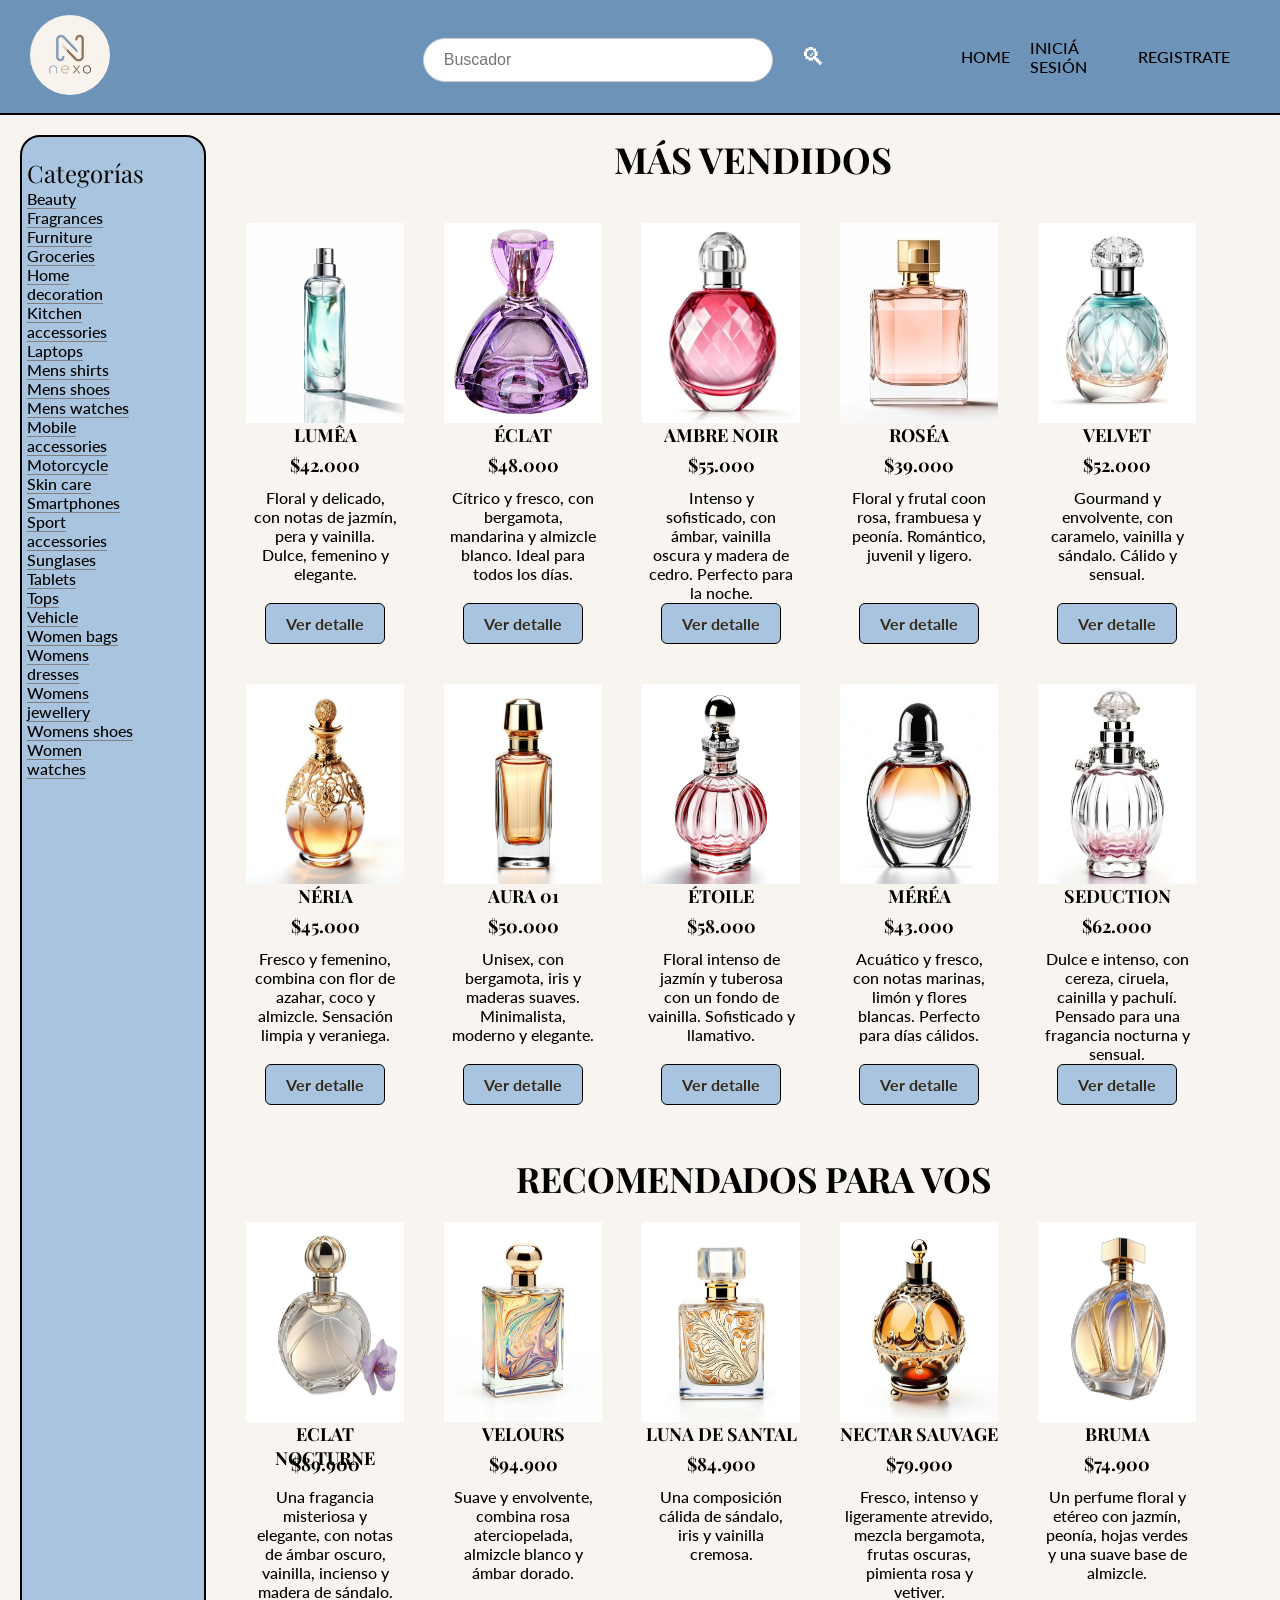
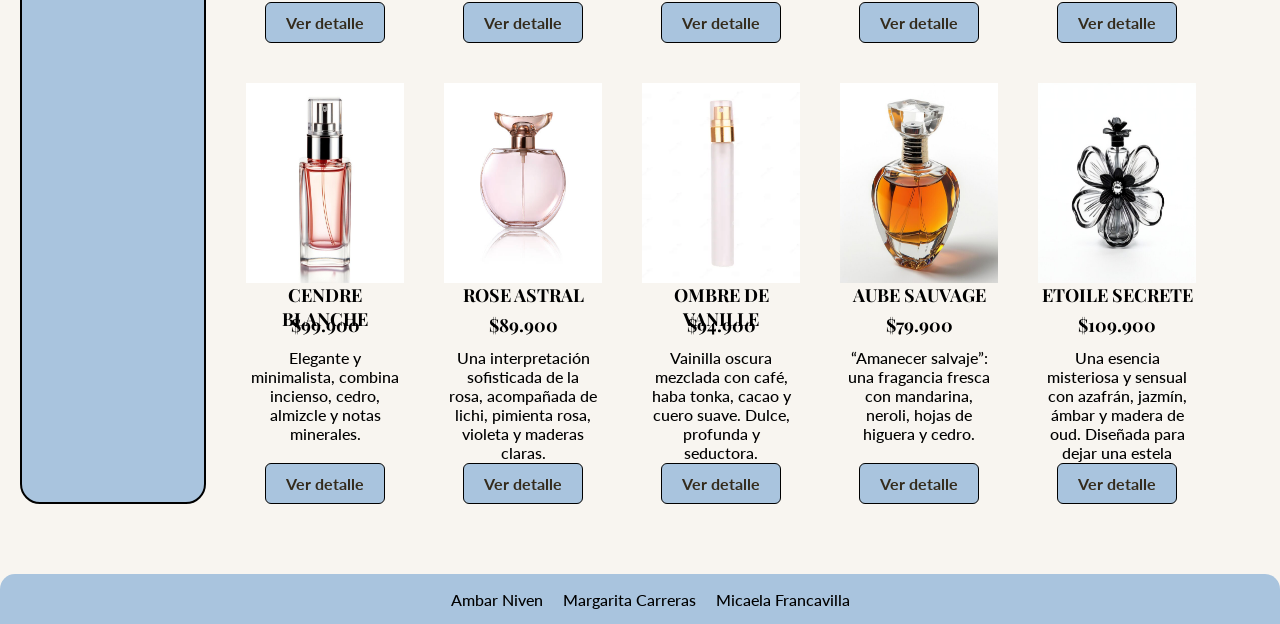
==== index.html @ 1bea3f17 "arreglo en js" ====
<!DOCTYPE html>
<html>
<head>
    <meta charset="UTF-8">
    <meta name="viewport" content="width=device-width, initial-scale=1">
    <title>Nexo</title>
    <link rel="stylesheet" href="./css/style.css">
    <link rel="preconnect" href="https://fonts.googleapis.com">
    <link rel="preconnect" href="https://fonts.gstatic.com" crossorigin>
    <link href="https://fonts.googleapis.com/css2?family=Playfair+Display:ital,wght@0,400..900;1,400..900&display=swap" rel="stylesheet">
    <link rel="preconnect" href="https://fonts.googleapis.com">
    <link rel="preconnect" href="https://fonts.gstatic.com" crossorigin>
    <link href="https://fonts.googleapis.com/css2?family=Lato:ital,wght@0,100;0,300;0,400;0,700;0,900;1,100;1,300;1,400;1,700;1,900&family=Montserrat:ital,wght@0,100..900;1,100..900&family=Playfair+Display:ital,wght@0,400..900;1,400..900&display=swap" rel="stylesheet">
</head>
<body>
    <header>
        <a href="./index.html">
        <img class="logo" src="./img/logo.jpeg" alt="logo de la tienda">
        </a>

      
        <div class="buscador">
            <form action="./search-results.html" method="get">
                <input type="text" name="search" placeholder="Buscador" value=""> 
                <button type="submit">🔍︎​</button>
            </form>
            <p class="error-buscador"></p>
        </div>
        <nav class="registro" >
        <a  href="./index.html" class="registro-individual">HOME</a>
        <a  href="./login.html" class="registro-individual">INICIÁ SESIÓN </a>
        <a href="./register.html" class="registro-individual">REGISTRATE</a>
        </nav>
    </header>
     <main class="contenido">
        <aside class="catalogo">
        <h2>Categorías</h2>
        <ul>
            <li><a class="categorias" href="./category.html">Beauty</a></li>
            <li><a class="categorias" href="./category.html">Fragrances</a></li>
            <li><a class="categorias" href="./category.html">Furniture</a></li>
            <li><a class="categorias" href="./category.html">Groceries</a></li>
            <li><a class="categorias" href="./category.html">Home decoration</a></li>
            <li><a class="categorias" href="./category.html">Kitchen accessories</a></li>
            <li><a class="categorias" href="./category.html">Laptops</a></li>
            <li><a class="categorias" href="./category.html">Mens shirts</a></li>
            <li><a class="categorias" href="./category.html">Mens shoes</a></li>
            <li><a class="categorias" href="./category.html">Mens watches</a></li>
            <li><a class="categorias" href="./category.html">Mobile accessories</a></li>
            <li><a class="categorias" href="./category.html">Motorcycle</a></li>
            <li><a class="categorias" href="./category.html">Skin care</a></li>
            <li><a class="categorias" href="./category.html">Smartphones</a></li>
            <li><a class="categorias" href="./category.html">Sport accessories</a></li>
            <li><a class="categorias" href="./category.html">Sunglases</a></li>
            <li><a class="categorias" href="./category.html">Tablets</a></li>
            <li><a class="categorias" href="./category.html">Tops</a></li>
            <li><a class="categorias" href="./category.html">Vehicle</a></li>
            <li><a class="categorias" href="./category.html">Women bags</a></li>
            <li><a class="categorias" href="./category.html">Womens dresses</a></li>
            <li><a class="categorias" href="./category.html">Womens jewellery</a></li>
            <li><a class="categorias" href="./category.html">Womens shoes</a></li>
            <li><a class="categorias" href="./category.html">Women watches</a></li>
        </ul>
   
    </aside>
    <div>
    <section class="productos-masvendidos">
        <h1 class="titulohome">MÁS VENDIDOS</h1>
        <article class="productoindividual">
            <img class="imagenes" src="./img/lumea.jpg" alt="Luméa">
            <h3>LUMÊA</h3>
            <h3>$42.000</h3>
            <p class="descperfume">Floral y delicado, con notas de jazmín, pera y vainilla. Dulce, femenino y elegante.</p>
            <a href="./product.html" class="detalle">Ver detalle</a>
        </article>
        <article class="productoindividual">
            <img class="imagenes" src="./img/eclat.webp" alt="Éclat">
            <h3>ÉCLAT</h3>
            <h3>$48.000</h3>
            <p class="descperfume">Cítrico y fresco, con bergamota, mandarina y almizcle blanco. Ideal para todos los días.</p>
            <a href="./product.html" class="detalle">Ver detalle</a>
        </article>
        <article class="productoindividual">
            <img class="imagenes" src="./img/ambrenoir.webp" alt="Ambre Noir">
            <h3>AMBRE NOIR</h3>
            <h3>$55.000</h3>
            <p class="descperfume">Intenso y sofisticado, con ámbar, vainilla oscura y madera de cedro. Perfecto para la noche.</p>
            <a href="./product.html" class="detalle">Ver detalle</a>
        </article>
        <article class="productoindividual">
            <img class="imagenes" src="./img/rosea.jpg" alt="Roséa">
            <h3>ROSÉA</h3>
            <h3>$39.000</h3>
            <p class="descperfume">Floral y frutal coon rosa, frambuesa y peonía. Romántico, juvenil y ligero.</p>
            <a href="./product.html" class="detalle">Ver detalle</a>
        </article>
        <article class="productoindividual">
            <img class="imagenes" src="./img/velvet.jpg" alt="Velvet">
            <h3>VELVET</h3>
            <h3>$52.000</h3>
            <p class="descperfume">Gourmand y envolvente, con caramelo, vainilla y sándalo. Cálido y sensual.</p>
            <a href="./product.html" class="detalle">Ver detalle</a>
        </article>
        <article class="productoindividual">
            <img class="imagenes" src="./img/neria.jpg" alt="Néria">
            <h3>NÉRIA</h3>
            <h3>$45.000</h3>
            <p class="descperfume"> Fresco y femenino, combina con flor de azahar, coco y almizcle. Sensación limpia y veraniega.</p>
            <a href="./product.html" class="detalle">Ver detalle</a>
        </article>
        <article class="productoindividual">
            <img class="imagenes" src="./img/aura01.jpg" alt="Aura 01">
            <h3>AURA 01</h3>
            <h3>$50.000</h3>
            <p class="descperfume">Unisex, con bergamota, iris y maderas suaves. Minimalista, moderno y elegante.</p>
            <a href="./product.html" class="detalle">Ver detalle</a>
        </article>
        <article class="productoindividual">
            <img class="imagenes" src="./img/etoile.avif" alt="Étoile">
            <h3>ÉTOILE</h3>
            <h3>$58.000</h3>
            <p class="descperfume">Floral intenso de jazmín y tuberosa con un fondo de vainilla. Sofisticado y llamativo.</p>
            <a href="./product.html" class="detalle">Ver detalle</a>
        </article>
        <article class="productoindividual">
            <img class="imagenes" src="./img/merea.jpg" alt="Méréa">
            <h3>MÉRÉA</h3>
            <h3>$43.000</h3>
            <p class="descperfume">Acuático y fresco, con notas marinas, limón y flores blancas. Perfecto para días cálidos.</p>
            <a href="./product.html" class="detalle">Ver detalle</a>
        </article>
        <article class="productoindividual">
            <img class="imagenes" src="./img/seduction.jpg" alt="Seduction">
            <h3>SEDUCTION</h3>
            <h3>$62.000</h3>
            <p class="descperfume">Dulce e intenso, con cereza, ciruela, cainilla y pachulí. Pensado para una fragancia nocturna y sensual.</p>
            <a href="./product.html" class="detalle">Ver detalle</a>
        </article>
       </section>
        <section class="productos-recomendados">

        <h2 class="titulohome">RECOMENDADOS PARA VOS</h2>
        <article class="productoindividual">
            <img class="imagenes" src="./img/eclatnocturne.jpg" alt="Eclat nocturne">
            <h3>ECLAT NOCTURNE</h3>
            <h3>$89.900</h3>
            <p class="descperfume">Una fragancia misteriosa y elegante, con notas de ámbar oscuro, vainilla, incienso y madera de sándalo.</p>
            <a href="./product.html" class="detalle"> Ver detalle</a>
        </article>
         <article class="productoindividual">
            <img class="imagenes" src="./img/velours.avif" alt="Velours">
            <h3>VELOURS</h3>
            <h3>$94.900</h3>
            <p class="descperfume">Suave y envolvente, combina rosa aterciopelada, almizcle blanco y ámbar dorado.</p>
            <a href="./product.html" class="detalle"> Ver detalle</a>

        </article>
         <article class="productoindividual">
            <img class="imagenes" src="./img/lunadesantal.jpg" alt="Luna de Santal">
            <h3>LUNA DE SANTAL</h3>
            <h3>$84.900</h3>
            <p class="descperfume">Una composición cálida de sándalo, iris y vainilla cremosa.</p>
            <a href="./product.html" class="detalle"> Ver detalle</a>

        </article>
         <article class="productoindividual">
            <img class="imagenes" src="./img/nectarsauvage.jpg" alt="Nectar sauvage">
            <h3>NECTAR SAUVAGE</h3>
            <h3>$79.900</h3>
            <p class="descperfume">Fresco, intenso y ligeramente atrevido, mezcla bergamota, frutas oscuras, pimienta rosa y vetiver.</p>
            <a href="./product.html" class="detalle"> Ver detalle</a>

        </article>
         <article class="productoindividual">
            <img class="imagenes" src="./img/bruma.jpg" alt="Bruma">
            <h3>BRUMA</h3>
            <h3>$74.900</h3>
            <p class="descperfume">Un perfume floral y etéreo con jazmín, peonía, hojas verdes y una suave base de almizcle.</p>
            <a href="./product.html" class="detalle"> Ver detalle</a>

        </article>
         <article class="productoindividual">
            <img class="imagenes" src="./img/cendreblanche.jpg" alt="Cendre blanche">
            <h3>CENDRE BLANCHE</h3>
            <h3>$99.900</h3>
            <p class="descperfume"> Elegante y minimalista, combina incienso, cedro, almizcle y notas minerales.</p>
            <a href="./product.html" class="detalle"> Ver detalle</a>

        </article>
         <article class="productoindividual">
            <img class="imagenes" src="./img/roseastral.jpg" alt="Rose Astral">
            <h3>ROSE ASTRAL</h3>
            <h3>$89.900</h3>
            <p class="descperfume">Una interpretación sofisticada de la rosa, acompañada de lichi, pimienta rosa, violeta y maderas claras.</p>
            <a href="./product.html" class="detalle"> Ver detalle</a>

        </article>
         <article class="productoindividual">
            <img class="imagenes" src="./img/ombredevanille.webp" alt="Ombre de vanille">
            <h3>OMBRE DE VANILLE</h3>
            <h3>$94.900</h3>
            <p class="descperfume">Vainilla oscura mezclada con café, haba tonka, cacao y cuero suave. Dulce, profunda y seductora.</p>
            <a href="./product.html" class="detalle"> Ver detalle</a>

        </article>
         <article class="productoindividual">
            <img class="imagenes" src="./img/aubesavage.jpg" alt="Aube Savage">
            <h3>AUBE SAUVAGE</h3>
            <h3>$79.900</h3>
            <p class="descperfume"> “Amanecer salvaje”: una fragancia fresca con mandarina, neroli, hojas de higuera y cedro.</p>
            <a href="./product.html" class="detalle"> Ver detalle</a>

        </article>
         <article class="productoindividual">
            <img class="imagenes" src="./img/etoilesecret.jpg" alt="Etoile secrete">
            <h3>ETOILE SECRETE</h3>
            <h3>$109.900</h3>
            <p class="descperfume">Una esencia misteriosa y sensual con azafrán, jazmín, ámbar y madera de oud. Diseñada para dejar una estela elegante.</p>
            <a href="./product.html" class="detalle"> Ver detalle</a>
        </article>
    </section>
    </div>

    </main>
    <footer>
        <p class="integrantes">Ambar Niven</p>
        <p class="integrantes">Margarita Carreras</p>
        <p class="integrantes">Micaela Francavilla</p>
    </footer>
   <script src="./js/index.js"></script>
    
</body>
</html>
---- css/style.css ----
*{
    box-sizing: border-box;
    padding: 0;
    margin: 0;
    list-style: none;
    text-decoration: none;
}
header {
    width: 100%;
    background-color: #6e93b8;
    display: flex;
    align-items: center;
    border-bottom:solid 2px #000000;
    justify-content: space-between;
    padding: 15px 30px;
}
header a {
    text-decoration: none;
    color: #000000;
    
}
.registro {
    display: flex;
    align-items: center;
}
.registro-individual {
    margin-right: 20px;
}
body {
    background-color: #f8f5f0;
    font-family: 'Lato', sans-serif;
    font-weight: 430;
}
header img {
    width: 80px;
}
.catalogo{
    margin: 20px;
    padding: 20px 60px 20px 5px;
    background-color: #a9c4de;
    border-radius: 20px;
    border: solid 2px black;
}
section {
    display: flex;
    flex-wrap: wrap;
    justify-content: flex-start;
    width: 100%;
}
.imagenes {
    width: 100%;
    height: 200px;
}
article {
    width: 15%;
    justify-content: space-between;
    margin: 20px;
}
main {
   width: 100%;
}
main h1 {
    text-align: center;
    margin-bottom: 20px;
}
.productos-masvendidos {
    display: flex;
    flex-wrap: wrap;
    justify-content: flex-start;
    
}
.productoindividual {
    display: flex;
    flex-direction: column;
    align-items: center;
    text-align: center;
    justify-content: space-between;
}
.productoindividual h2 {
    height: 40px;
}
.productoindividual h3 {
    height: 30px;
}
.productoindividual p {
    height: 100px;
}
.productos-recomendados{
   display: flex;
   flex-wrap: wrap;
   justify-content: flex-start;
}
.productos-masvendidos h1 {
    margin-top: 20px;
    width: 100%;
}
.productos-recomendados h2 {
   width: 100%;
   margin-top: 30px;
   text-align: center;
   font-size: 35px;
   font-weight: bold;
}
.contenido{
    display: flex;
    width: 100%;
    box-sizing: border-box;
}
.detalle {
    display: inline-block;
    text-decoration: none;
    color: #342b1c;
    border: solid 1px #000000;
    background-color: #a9c4de;
    padding: 10px 0;
    margin-top: 10px;
    width: 120px;
    text-align: center;
    border-radius: 6px;
    font-weight: bold;
    
}
.categorias {
    border-bottom: 1px solid gray;
    margin: 10px 0px;
    color: black;
}
.logo {
    border-radius: 70px;
}
.detalle-producto {
    display: flex;
    width: 760px;
    align-items: center;
}

.detalle-producto div {
    display: flex;
    flex-direction: column;
    margin: 20px 30px;
}
.detalleproductoind {
    margin-bottom: 15px;
}
.detalle-producto h2 {
    font-size: 40px;
}
.detalle-producto h3 {
    font-size: 25px;
}
.contenido-producto {
    flex-wrap: wrap;
}
.reviews {
    width: 100%;
    justify-content: center;
    
}

.reviews article {
    width: 25%;
    background-color: #997c5f;
    border: solid 1px #000000;
    margin-right: 10px;
}
.reviews h1 {
    margin-top: 10px;
    margin-bottom: 20px;
    width: 100%;
    text-align: center;
    text-transform: uppercase;
}
.textoreview {
    margin: 10px;
}
.nombrereview {
    color: rgba(0, 0, 0, 0.408);
}
.imagen-detalle {
    margin-top: 25px;
    width: 450px;
    height: 525px;
}
.productos-categoria {
    display: flex;
    flex-wrap: wrap;
    justify-content: flex-start;
   
}
.productos-categoria h1 {
    width: 100%;
    text-align: center;
    margin-top: 20px;
}
footer{
    display: flex;
    align-items: center;
    justify-content: center;
    border-top-left-radius: 15px;
    border-top-right-radius: 15px;
    background-color: #a9c4de;
    height: 50px;
    margin-top: 50px;
    padding: 15px;
    
}
.integrantes {
    margin-left: 20px;
}
.mainregister {
    display: flex;
    text-align: center;
    flex-direction: column;
    align-items: center;
}
.section-register {
    display: flex;
    background-color: white;
    border: black solid 1px;
    width: 350px;
    height: 300px;

}
.div-register{
    margin: 20px;
}

.textoregistro {
    text-align: left;
}
.tituloregistro {
    margin-top: 50px;
}
.footerregister{ 
    margin-top: 252px;
}
.botonregistrarme{
    background-color: #a9c4de;
    padding: 5px;
}
.section-login {
    display: flex;
    background-color: white;
    border: black solid 1px;
    width: 310px;
    height: 220px;
}
.footerlogin {
    margin-top: 332px;
}
.buscador {
    width: 700px;
    display: flex;
    justify-content: center;
    margin-left: 200px;
}
.buscador input {
    width: 350px;
    padding: 12px 20px;
    font-size: 16px;
    border: 1px solid #ccc; 
    border-radius: 25px;
}
.buscador button {
    padding: 12px 24px;
    font-size: 24px;
    border: none;
    background-color: #6e93b8;
    color: white;
    border-radius: 25px;
}
.noresultados {
    display: none;
    text-align: center;
    margin-top: 10px;
    font-style: italic;
    color:rgb(57, 57, 57);
}
h1 {
    font-family: 'Playfair Display', serif;
    font-size: 36px;
    font-weight: bold;
}
h2 {
    font-family: 'Playfair Display', serif;
    font-size: 24px;
    font-weight: normal;
}
h3 {
    font-family: 'Playfair Display', sans-serif;
    font-size: 18px;
    font-weight: bold;
}
.descperfume {
    text-align: center;
    margin: 5px;
}

@media (max-width: 768px) {
    header {
        flex-wrap: wrap;
        padding: 15px;
    }
    .buscador {
        width: 100%;
        margin-left: 0;
        margin-top: 10px;
        justify-content: center;
    }
    .buscador input {
        width: 60%;
    }
    .contenido {
        flex-wrap: wrap;
    }
    .catalogo {
        width: 100%;
        margin: 10px 0;
        padding: 20px;
    }
    article.productoindividual {
        width: 30%;
    }
    .detalle-producto {
        width: 100%;
        flex-wrap: wrap;
    }
    .imagen-detalle {
        width: 80vw;
        height: auto;
    }
    .reviews article {
        width: 45%;
    }
}

@media (max-width: 420px) {
    header {
        flex-direction: column;
        align-items: center;
        text-align: center;
    }
    .registro {
        flex-direction: row;
        flex-wrap: wrap;
        justify-content: center;
        margin-top: 10px;
    }
    .registro-individual {
        margin: 5px 10px;
    }
    .buscador {
        width: 90%;
        margin: 10px auto;
    }
    .buscador input {
        width: 70%;
    }
    .catalogo {
        width: 80%;
        margin: 20px auto;
        padding: 20px;
    }
    article.productoindividual {
        width: 90%;
        margin: 10px auto;
    }
    .imagenes {
        width: 100%;
        height: auto;
    }
    .reviews article {
        width: 90%;
        margin: 10px auto;
    }
    .section-register {
        width: 90vw;
        height: auto;
    }
    .section-login {
        width: 90vw;
        height: auto;
    }
    h1 {
        font-size: 26px;
    }
    .productos-masvendidos h1 {
        width: 100%;
        padding: 0 10px;
    }
    .productos-recomendados h1 {
         width: 100%;
        padding: 0 10px;
    }      
}
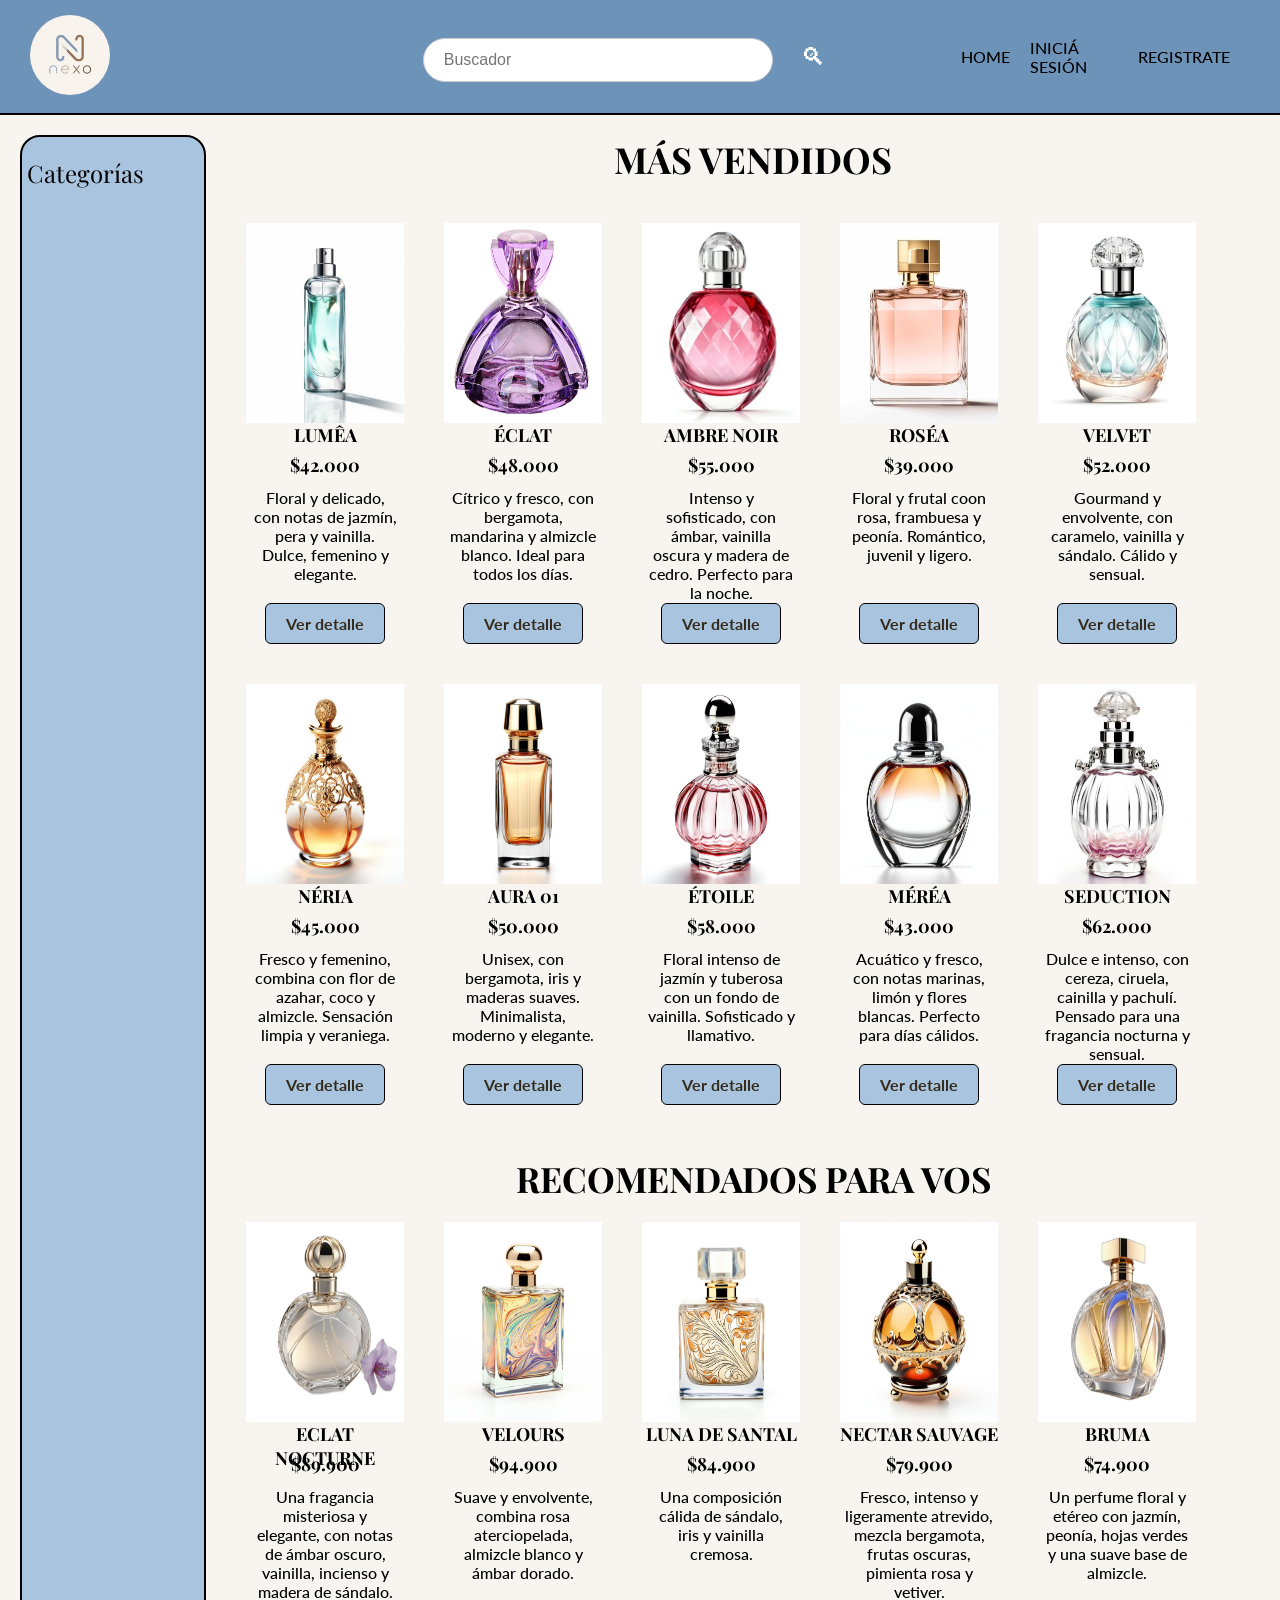
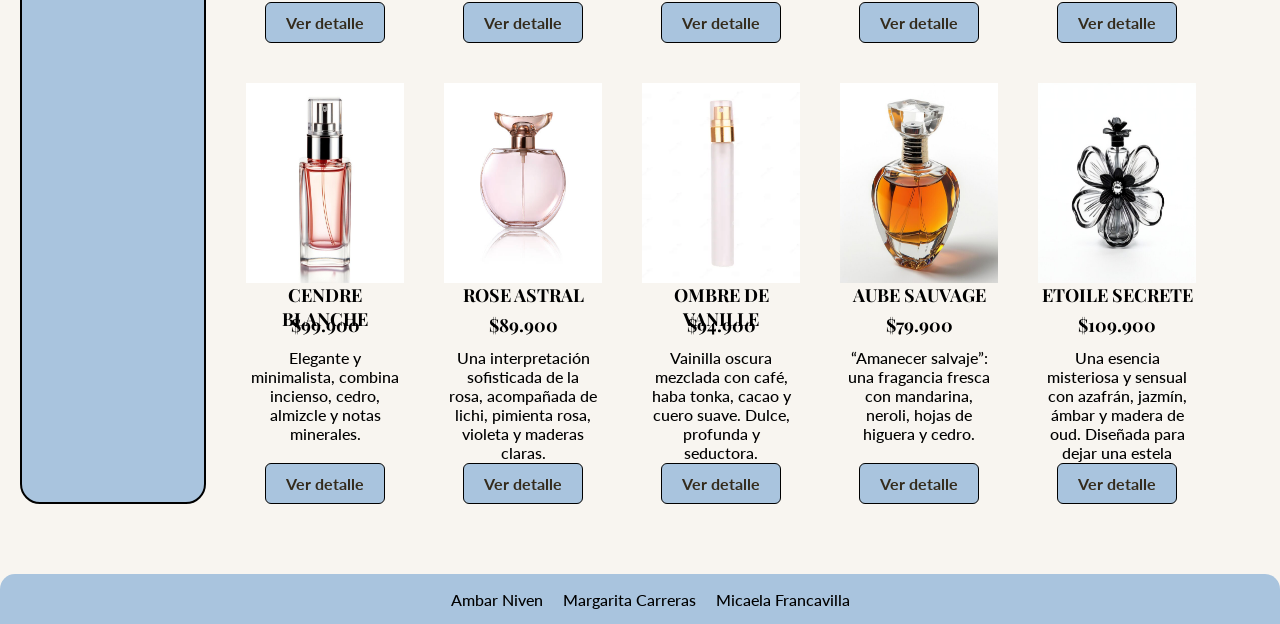
==== commit eb533529: "Vincule la API al navegador horizontal" ====
--- a/index.html
+++ b/index.html
@@ -23,8 +23,9 @@
             <form action="./search-results.html" method="get">
                 <input type="text" name="search" placeholder="Buscador" value=""> 
                 <button type="submit">🔍︎​</button>
+                <p class="error-buscador"></p>
             </form>
-            <p class="error-buscador"></p>
+           
         </div>
         <nav class="registro" >
         <a  href="./index.html" class="registro-individual">HOME</a>
@@ -36,30 +37,7 @@
         <aside class="catalogo">
         <h2>Categorías</h2>
         <ul>
-            <li><a class="categorias" href="./category.html">Beauty</a></li>
-            <li><a class="categorias" href="./category.html">Fragrances</a></li>
-            <li><a class="categorias" href="./category.html">Furniture</a></li>
-            <li><a class="categorias" href="./category.html">Groceries</a></li>
-            <li><a class="categorias" href="./category.html">Home decoration</a></li>
-            <li><a class="categorias" href="./category.html">Kitchen accessories</a></li>
-            <li><a class="categorias" href="./category.html">Laptops</a></li>
-            <li><a class="categorias" href="./category.html">Mens shirts</a></li>
-            <li><a class="categorias" href="./category.html">Mens shoes</a></li>
-            <li><a class="categorias" href="./category.html">Mens watches</a></li>
-            <li><a class="categorias" href="./category.html">Mobile accessories</a></li>
-            <li><a class="categorias" href="./category.html">Motorcycle</a></li>
-            <li><a class="categorias" href="./category.html">Skin care</a></li>
-            <li><a class="categorias" href="./category.html">Smartphones</a></li>
-            <li><a class="categorias" href="./category.html">Sport accessories</a></li>
-            <li><a class="categorias" href="./category.html">Sunglases</a></li>
-            <li><a class="categorias" href="./category.html">Tablets</a></li>
-            <li><a class="categorias" href="./category.html">Tops</a></li>
-            <li><a class="categorias" href="./category.html">Vehicle</a></li>
-            <li><a class="categorias" href="./category.html">Women bags</a></li>
-            <li><a class="categorias" href="./category.html">Womens dresses</a></li>
-            <li><a class="categorias" href="./category.html">Womens jewellery</a></li>
-            <li><a class="categorias" href="./category.html">Womens shoes</a></li>
-            <li><a class="categorias" href="./category.html">Women watches</a></li>
+    
         </ul>
    
     </aside>
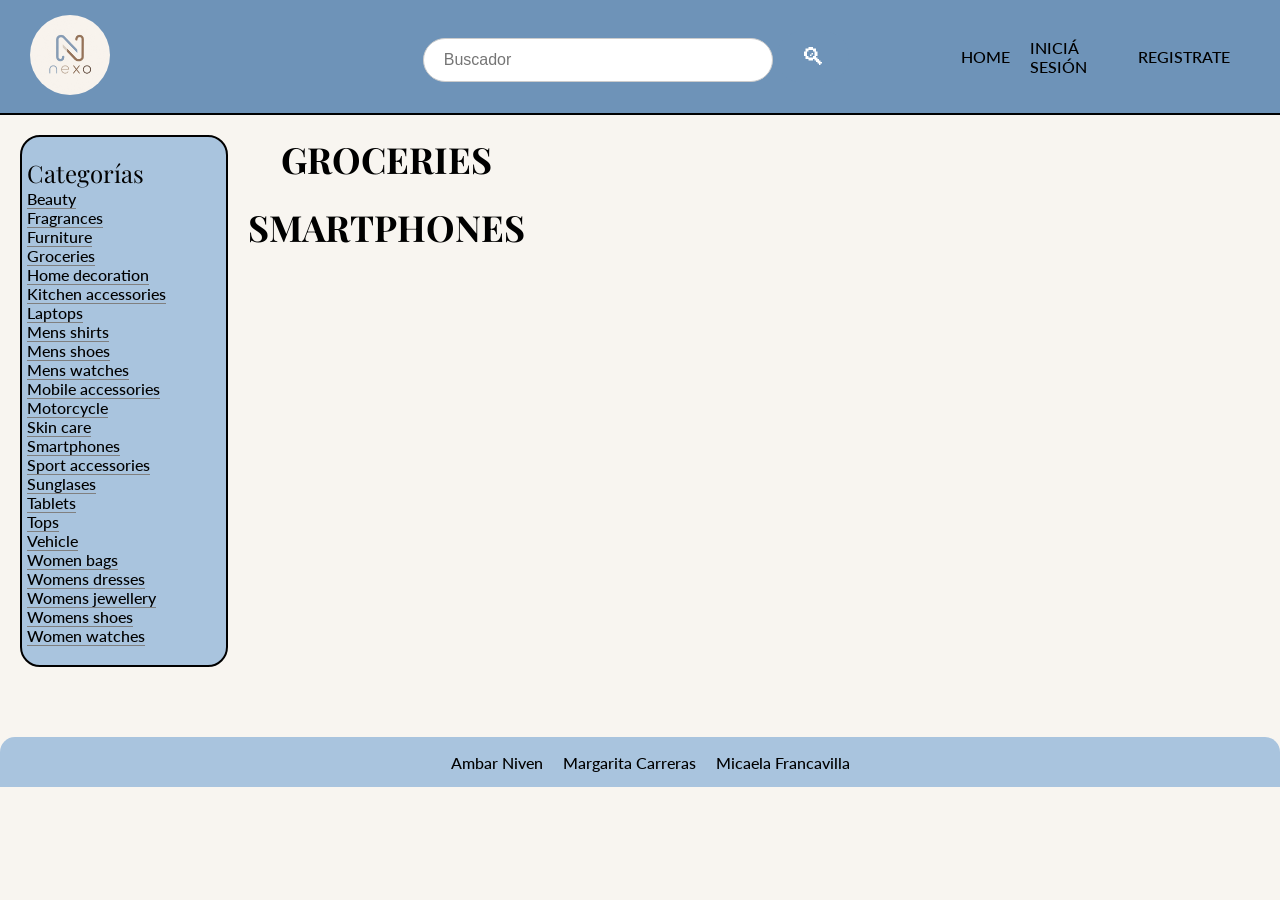
==== commit 76407713: "categorias en home" ====
--- a/index.html
+++ b/index.html
@@ -33,169 +33,48 @@
         <a href="./register.html" class="registro-individual">REGISTRATE</a>
         </nav>
     </header>
-     <main class="contenido">
+    <main class="contenido">
         <aside class="catalogo">
         <h2>Categorías</h2>
         <ul>
-    
+            <li><a class="categorias" href="./category.html">Beauty</a></li>
+            <li><a class="categorias" href="./category.html">Fragrances</a></li>
+            <li><a class="categorias" href="./category.html">Furniture</a></li>
+            <li><a class="categorias" href="./category.html">Groceries</a></li>
+            <li><a class="categorias" href="./category.html">Home decoration</a></li>
+            <li><a class="categorias" href="./category.html">Kitchen accessories</a></li>
+            <li><a class="categorias" href="./category.html">Laptops</a></li>
+            <li><a class="categorias" href="./category.html">Mens shirts</a></li>
+            <li><a class="categorias" href="./category.html">Mens shoes</a></li>
+            <li><a class="categorias" href="./category.html">Mens watches</a></li>
+            <li><a class="categorias" href="./category.html">Mobile accessories</a></li>
+            <li><a class="categorias" href="./category.html">Motorcycle</a></li>
+            <li><a class="categorias" href="./category.html">Skin care</a></li>
+            <li><a class="categorias" href="./category.html">Smartphones</a></li>
+            <li><a class="categorias" href="./category.html">Sport accessories</a></li>
+            <li><a class="categorias" href="./category.html">Sunglases</a></li>
+            <li><a class="categorias" href="./category.html">Tablets</a></li>
+            <li><a class="categorias" href="./category.html">Tops</a></li>
+            <li><a class="categorias" href="./category.html">Vehicle</a></li>
+            <li><a class="categorias" href="./category.html">Women bags</a></li>
+            <li><a class="categorias" href="./category.html">Womens dresses</a></li>
+            <li><a class="categorias" href="./category.html">Womens jewellery</a></li>
+            <li><a class="categorias" href="./category.html">Womens shoes</a></li>
+            <li><a class="categorias" href="./category.html">Women watches</a></li>
         </ul>
    
     </aside>
     <div>
     <section class="productos-masvendidos">
-        <h1 class="titulohome">MÁS VENDIDOS</h1>
-        <article class="productoindividual">
-            <img class="imagenes" src="./img/lumea.jpg" alt="Luméa">
-            <h3>LUMÊA</h3>
-            <h3>$42.000</h3>
-            <p class="descperfume">Floral y delicado, con notas de jazmín, pera y vainilla. Dulce, femenino y elegante.</p>
-            <a href="./product.html" class="detalle">Ver detalle</a>
-        </article>
-        <article class="productoindividual">
-            <img class="imagenes" src="./img/eclat.webp" alt="Éclat">
-            <h3>ÉCLAT</h3>
-            <h3>$48.000</h3>
-            <p class="descperfume">Cítrico y fresco, con bergamota, mandarina y almizcle blanco. Ideal para todos los días.</p>
-            <a href="./product.html" class="detalle">Ver detalle</a>
-        </article>
-        <article class="productoindividual">
-            <img class="imagenes" src="./img/ambrenoir.webp" alt="Ambre Noir">
-            <h3>AMBRE NOIR</h3>
-            <h3>$55.000</h3>
-            <p class="descperfume">Intenso y sofisticado, con ámbar, vainilla oscura y madera de cedro. Perfecto para la noche.</p>
-            <a href="./product.html" class="detalle">Ver detalle</a>
-        </article>
-        <article class="productoindividual">
-            <img class="imagenes" src="./img/rosea.jpg" alt="Roséa">
-            <h3>ROSÉA</h3>
-            <h3>$39.000</h3>
-            <p class="descperfume">Floral y frutal coon rosa, frambuesa y peonía. Romántico, juvenil y ligero.</p>
-            <a href="./product.html" class="detalle">Ver detalle</a>
-        </article>
-        <article class="productoindividual">
-            <img class="imagenes" src="./img/velvet.jpg" alt="Velvet">
-            <h3>VELVET</h3>
-            <h3>$52.000</h3>
-            <p class="descperfume">Gourmand y envolvente, con caramelo, vainilla y sándalo. Cálido y sensual.</p>
-            <a href="./product.html" class="detalle">Ver detalle</a>
-        </article>
-        <article class="productoindividual">
-            <img class="imagenes" src="./img/neria.jpg" alt="Néria">
-            <h3>NÉRIA</h3>
-            <h3>$45.000</h3>
-            <p class="descperfume"> Fresco y femenino, combina con flor de azahar, coco y almizcle. Sensación limpia y veraniega.</p>
-            <a href="./product.html" class="detalle">Ver detalle</a>
-        </article>
-        <article class="productoindividual">
-            <img class="imagenes" src="./img/aura01.jpg" alt="Aura 01">
-            <h3>AURA 01</h3>
-            <h3>$50.000</h3>
-            <p class="descperfume">Unisex, con bergamota, iris y maderas suaves. Minimalista, moderno y elegante.</p>
-            <a href="./product.html" class="detalle">Ver detalle</a>
-        </article>
-        <article class="productoindividual">
-            <img class="imagenes" src="./img/etoile.avif" alt="Étoile">
-            <h3>ÉTOILE</h3>
-            <h3>$58.000</h3>
-            <p class="descperfume">Floral intenso de jazmín y tuberosa con un fondo de vainilla. Sofisticado y llamativo.</p>
-            <a href="./product.html" class="detalle">Ver detalle</a>
-        </article>
-        <article class="productoindividual">
-            <img class="imagenes" src="./img/merea.jpg" alt="Méréa">
-            <h3>MÉRÉA</h3>
-            <h3>$43.000</h3>
-            <p class="descperfume">Acuático y fresco, con notas marinas, limón y flores blancas. Perfecto para días cálidos.</p>
-            <a href="./product.html" class="detalle">Ver detalle</a>
-        </article>
-        <article class="productoindividual">
-            <img class="imagenes" src="./img/seduction.jpg" alt="Seduction">
-            <h3>SEDUCTION</h3>
-            <h3>$62.000</h3>
-            <p class="descperfume">Dulce e intenso, con cereza, ciruela, cainilla y pachulí. Pensado para una fragancia nocturna y sensual.</p>
-            <a href="./product.html" class="detalle">Ver detalle</a>
-        </article>
-       </section>
-        <section class="productos-recomendados">
+        <h1 class="titulohome">GROCERIES</h1>
+        <div id="groceries">
 
-        <h2 class="titulohome">RECOMENDADOS PARA VOS</h2>
-        <article class="productoindividual">
-            <img class="imagenes" src="./img/eclatnocturne.jpg" alt="Eclat nocturne">
-            <h3>ECLAT NOCTURNE</h3>
-            <h3>$89.900</h3>
-            <p class="descperfume">Una fragancia misteriosa y elegante, con notas de ámbar oscuro, vainilla, incienso y madera de sándalo.</p>
-            <a href="./product.html" class="detalle"> Ver detalle</a>
-        </article>
-         <article class="productoindividual">
-            <img class="imagenes" src="./img/velours.avif" alt="Velours">
-            <h3>VELOURS</h3>
-            <h3>$94.900</h3>
-            <p class="descperfume">Suave y envolvente, combina rosa aterciopelada, almizcle blanco y ámbar dorado.</p>
-            <a href="./product.html" class="detalle"> Ver detalle</a>
+        </div>
+    </section>
 
-        </article>
-         <article class="productoindividual">
-            <img class="imagenes" src="./img/lunadesantal.jpg" alt="Luna de Santal">
-            <h3>LUNA DE SANTAL</h3>
-            <h3>$84.900</h3>
-            <p class="descperfume">Una composición cálida de sándalo, iris y vainilla cremosa.</p>
-            <a href="./product.html" class="detalle"> Ver detalle</a>
-
-        </article>
-         <article class="productoindividual">
-            <img class="imagenes" src="./img/nectarsauvage.jpg" alt="Nectar sauvage">
-            <h3>NECTAR SAUVAGE</h3>
-            <h3>$79.900</h3>
-            <p class="descperfume">Fresco, intenso y ligeramente atrevido, mezcla bergamota, frutas oscuras, pimienta rosa y vetiver.</p>
-            <a href="./product.html" class="detalle"> Ver detalle</a>
-
-        </article>
-         <article class="productoindividual">
-            <img class="imagenes" src="./img/bruma.jpg" alt="Bruma">
-            <h3>BRUMA</h3>
-            <h3>$74.900</h3>
-            <p class="descperfume">Un perfume floral y etéreo con jazmín, peonía, hojas verdes y una suave base de almizcle.</p>
-            <a href="./product.html" class="detalle"> Ver detalle</a>
-
-        </article>
-         <article class="productoindividual">
-            <img class="imagenes" src="./img/cendreblanche.jpg" alt="Cendre blanche">
-            <h3>CENDRE BLANCHE</h3>
-            <h3>$99.900</h3>
-            <p class="descperfume"> Elegante y minimalista, combina incienso, cedro, almizcle y notas minerales.</p>
-            <a href="./product.html" class="detalle"> Ver detalle</a>
-
-        </article>
-         <article class="productoindividual">
-            <img class="imagenes" src="./img/roseastral.jpg" alt="Rose Astral">
-            <h3>ROSE ASTRAL</h3>
-            <h3>$89.900</h3>
-            <p class="descperfume">Una interpretación sofisticada de la rosa, acompañada de lichi, pimienta rosa, violeta y maderas claras.</p>
-            <a href="./product.html" class="detalle"> Ver detalle</a>
-
-        </article>
-         <article class="productoindividual">
-            <img class="imagenes" src="./img/ombredevanille.webp" alt="Ombre de vanille">
-            <h3>OMBRE DE VANILLE</h3>
-            <h3>$94.900</h3>
-            <p class="descperfume">Vainilla oscura mezclada con café, haba tonka, cacao y cuero suave. Dulce, profunda y seductora.</p>
-            <a href="./product.html" class="detalle"> Ver detalle</a>
-
-        </article>
-         <article class="productoindividual">
-            <img class="imagenes" src="./img/aubesavage.jpg" alt="Aube Savage">
-            <h3>AUBE SAUVAGE</h3>
-            <h3>$79.900</h3>
-            <p class="descperfume"> “Amanecer salvaje”: una fragancia fresca con mandarina, neroli, hojas de higuera y cedro.</p>
-            <a href="./product.html" class="detalle"> Ver detalle</a>
-
-        </article>
-         <article class="productoindividual">
-            <img class="imagenes" src="./img/etoilesecret.jpg" alt="Etoile secrete">
-            <h3>ETOILE SECRETE</h3>
-            <h3>$109.900</h3>
-            <p class="descperfume">Una esencia misteriosa y sensual con azafrán, jazmín, ámbar y madera de oud. Diseñada para dejar una estela elegante.</p>
-            <a href="./product.html" class="detalle"> Ver detalle</a>
-        </article>
+    <section class="productos-recomendados">
+        <h1 class="titulohome">SMARTPHONES</h1>
+        <div id="smartphones"></div>
     </section>
     </div>
 
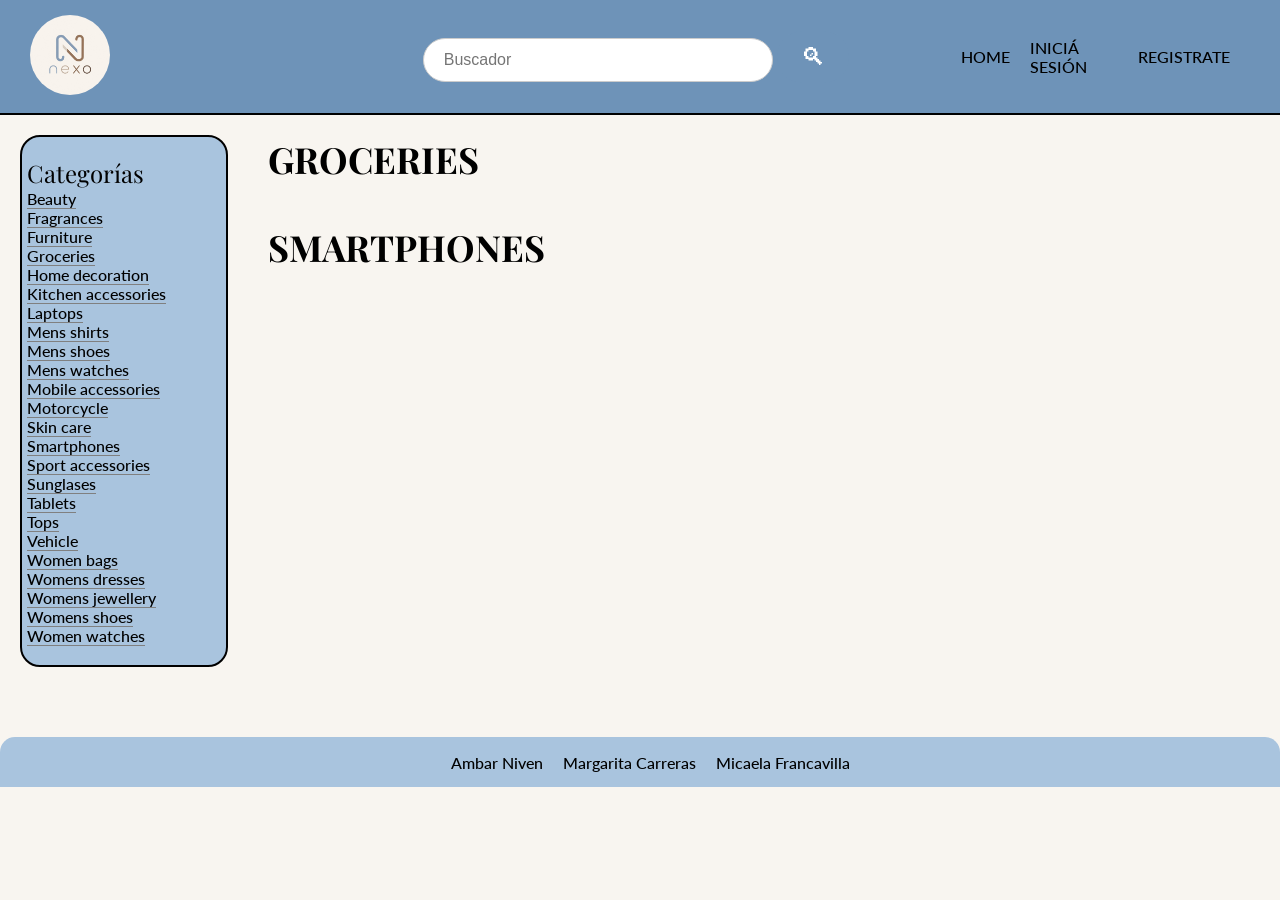
==== commit ba914f49: "estilos de home" ====
--- a/index.html
+++ b/index.html
@@ -67,7 +67,7 @@
     <div>
     <section class="productos-masvendidos">
         <h1 class="titulohome">GROCERIES</h1>
-        <div id="groceries">
+        <div  id="groceries">
 
         </div>
     </section>
--- a/css/style.css
+++ b/css/style.css
@@ -63,44 +63,8 @@
     text-align: center;
     margin-bottom: 20px;
 }
-.productos-masvendidos {
-    display: flex;
-    flex-wrap: wrap;
-    justify-content: flex-start;
-    
-}
-.productoindividual {
-    display: flex;
-    flex-direction: column;
-    align-items: center;
-    text-align: center;
-    justify-content: space-between;
-}
-.productoindividual h2 {
-    height: 40px;
-}
-.productoindividual h3 {
-    height: 30px;
-}
-.productoindividual p {
-    height: 100px;
-}
-.productos-recomendados{
-   display: flex;
-   flex-wrap: wrap;
-   justify-content: flex-start;
-}
-.productos-masvendidos h1 {
-    margin-top: 20px;
-    width: 100%;
-}
-.productos-recomendados h2 {
-   width: 100%;
-   margin-top: 30px;
-   text-align: center;
-   font-size: 35px;
-   font-weight: bold;
-}
+
+
 .contenido{
     display: flex;
     width: 100%;
@@ -296,6 +260,38 @@
     margin: 5px;
 }
 
+.producto {
+    width: 220px;
+    margin: 10px;
+    padding: 10px;
+    display: flex;
+    flex-direction: column;
+    justify-content: space-between;
+    border: 1px solid #ccc;
+}
+
+.producto img {
+    width: 100%;
+    height: 180px;
+    
+}
+.precio {
+    margin-top: 10px;
+}
+.boton {
+    display: inline-block;
+    background-color: #6d93b8;
+    color: #fff;
+    text-decoration: none;
+    padding: 8px 12px;
+    border-radius: 5px;
+    margin-top: 10px;
+}
+.titulohome {
+    margin: 20px;
+
+}
+
 @media (max-width: 768px) {
     header {
         flex-wrap: wrap;
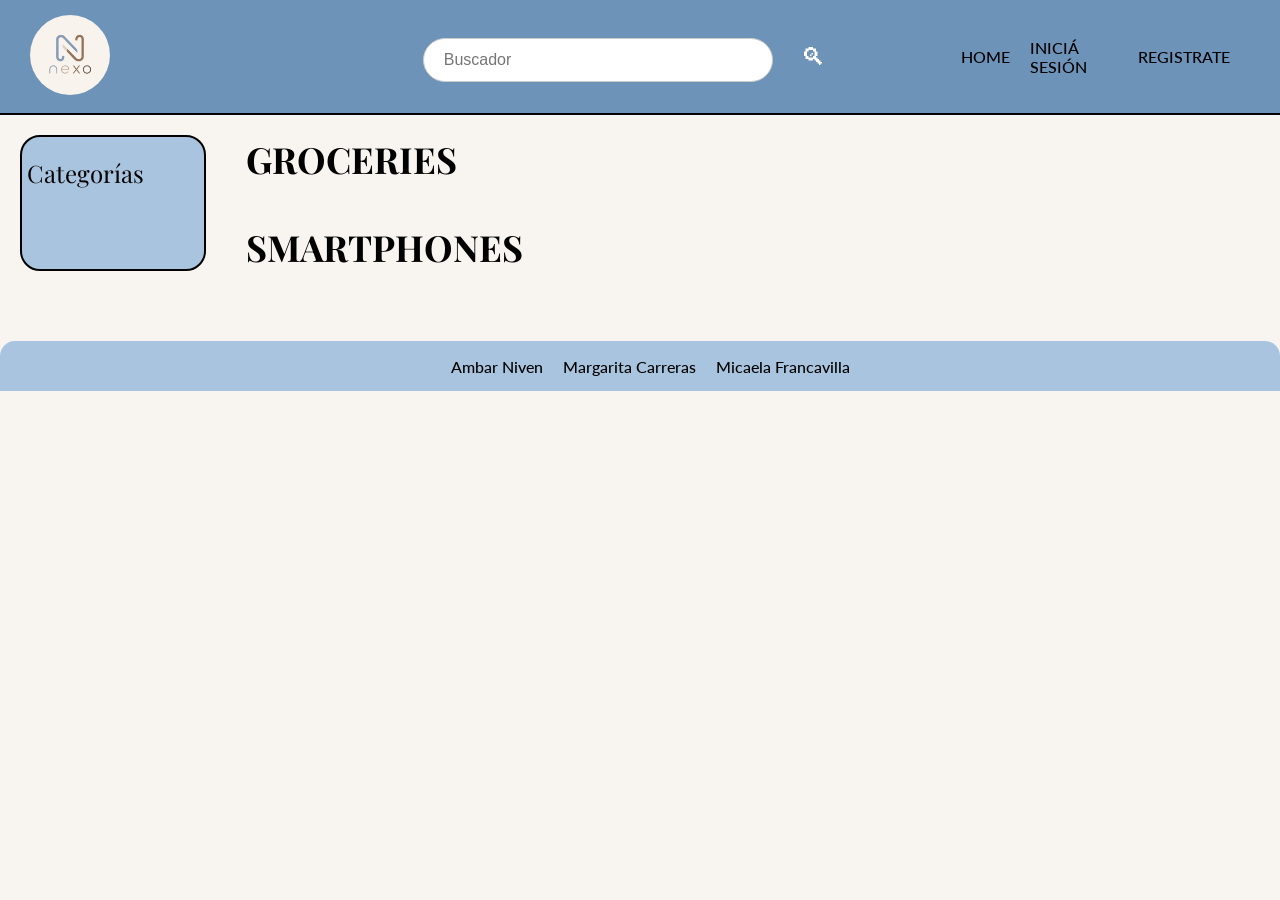
==== commit 88e10e26: "Merge branch 'main' of https://github.com/mcarreras30/proyecto.Carreras.Niven.Francavilla" ====
--- a/index.html
+++ b/index.html
@@ -37,30 +37,7 @@
         <aside class="catalogo">
         <h2>Categorías</h2>
         <ul>
-            <li><a class="categorias" href="./category.html">Beauty</a></li>
-            <li><a class="categorias" href="./category.html">Fragrances</a></li>
-            <li><a class="categorias" href="./category.html">Furniture</a></li>
-            <li><a class="categorias" href="./category.html">Groceries</a></li>
-            <li><a class="categorias" href="./category.html">Home decoration</a></li>
-            <li><a class="categorias" href="./category.html">Kitchen accessories</a></li>
-            <li><a class="categorias" href="./category.html">Laptops</a></li>
-            <li><a class="categorias" href="./category.html">Mens shirts</a></li>
-            <li><a class="categorias" href="./category.html">Mens shoes</a></li>
-            <li><a class="categorias" href="./category.html">Mens watches</a></li>
-            <li><a class="categorias" href="./category.html">Mobile accessories</a></li>
-            <li><a class="categorias" href="./category.html">Motorcycle</a></li>
-            <li><a class="categorias" href="./category.html">Skin care</a></li>
-            <li><a class="categorias" href="./category.html">Smartphones</a></li>
-            <li><a class="categorias" href="./category.html">Sport accessories</a></li>
-            <li><a class="categorias" href="./category.html">Sunglases</a></li>
-            <li><a class="categorias" href="./category.html">Tablets</a></li>
-            <li><a class="categorias" href="./category.html">Tops</a></li>
-            <li><a class="categorias" href="./category.html">Vehicle</a></li>
-            <li><a class="categorias" href="./category.html">Women bags</a></li>
-            <li><a class="categorias" href="./category.html">Womens dresses</a></li>
-            <li><a class="categorias" href="./category.html">Womens jewellery</a></li>
-            <li><a class="categorias" href="./category.html">Womens shoes</a></li>
-            <li><a class="categorias" href="./category.html">Women watches</a></li>
+    
         </ul>
    
     </aside>
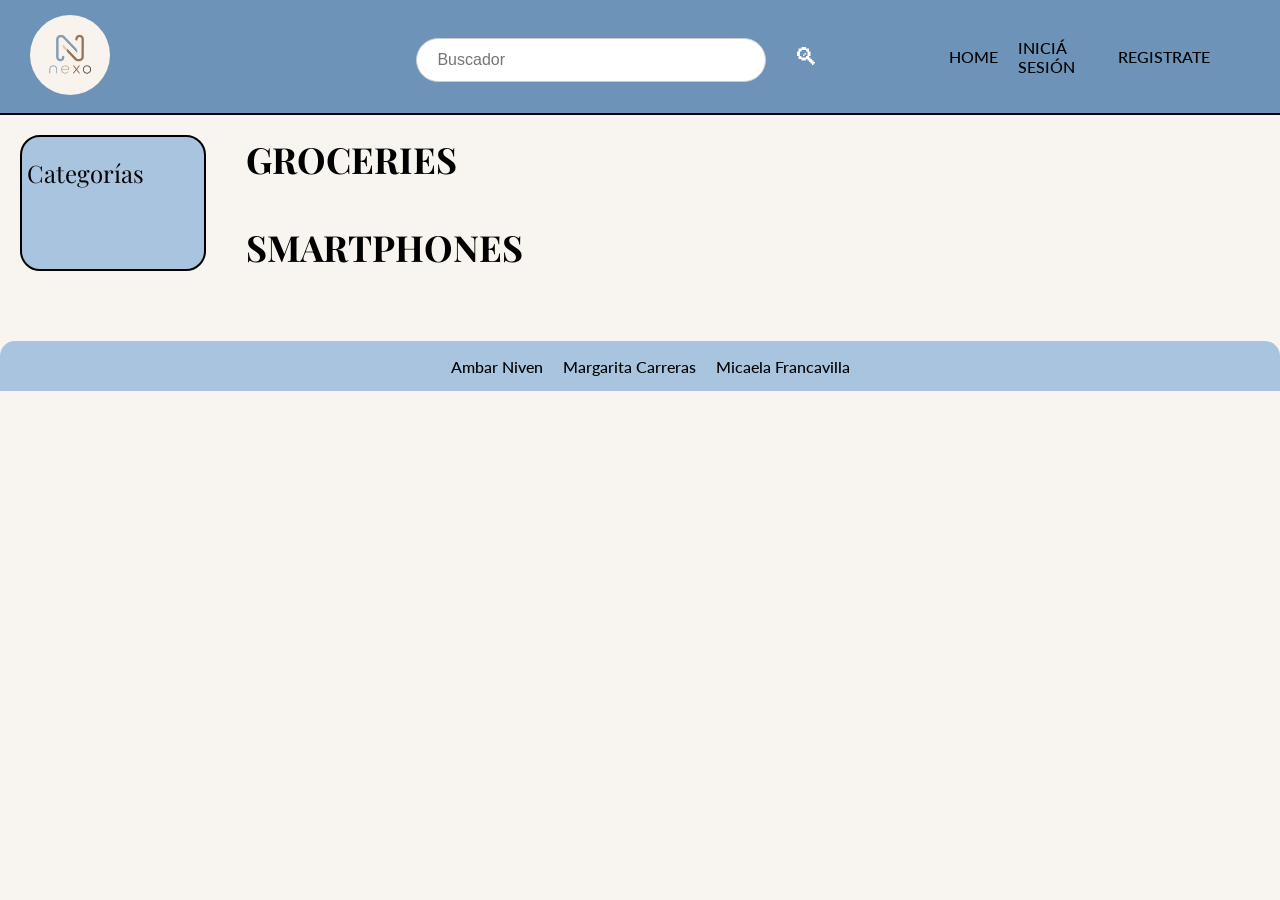
==== commit aa1f49e3: "Ahora queda iniciada la sesion del usuario" ====
--- a/index.html
+++ b/index.html
@@ -29,8 +29,10 @@
         </div>
         <nav class="registro" >
         <a  href="./index.html" class="registro-individual">HOME</a>
-        <a  href="./login.html" class="registro-individual">INICIÁ SESIÓN </a>
-        <a href="./register.html" class="registro-individual">REGISTRATE</a>
+        <a  href="./login.html" class="registro-individual link-login">INICIÁ SESIÓN </a>
+        <a href="./register.html" class="registro-individual link-register">REGISTRATE</a>
+        <p class = "registro-individual saludo"></p>
+        <a href="./index.html" class = "registro-individual link-logout">CERRAR SESIÓN</a>
         </nav>
     </header>
     <main class="contenido">
@@ -62,6 +64,7 @@
         <p class="integrantes">Micaela Francavilla</p>
     </footer>
    <script src="./js/index.js"></script>
+   <script src="./js/saludo.js"></script>
     
 </body>
 </html>
--- a/css/style.css
+++ b/css/style.css
@@ -115,12 +115,20 @@
 .contenido-producto {
     flex-wrap: wrap;
 }
+.lista-productos {
+    display: flex;
+    flex-wrap: wrap;
+}
 .reviews {
     width: 100%;
     justify-content: center;
     
 }
-
+.detalle-reviews {
+    width: 100%;
+    display: flex;
+    justify-content: center;
+}
 .reviews article {
     width: 25%;
     background-color: #997c5f;
@@ -182,7 +190,7 @@
     background-color: white;
     border: black solid 1px;
     width: 350px;
-    height: 300px;
+   
 
 }
 .div-register{
@@ -207,7 +215,7 @@
     background-color: white;
     border: black solid 1px;
     width: 310px;
-    height: 220px;
+    
 }
 .footerlogin {
     margin-top: 332px;
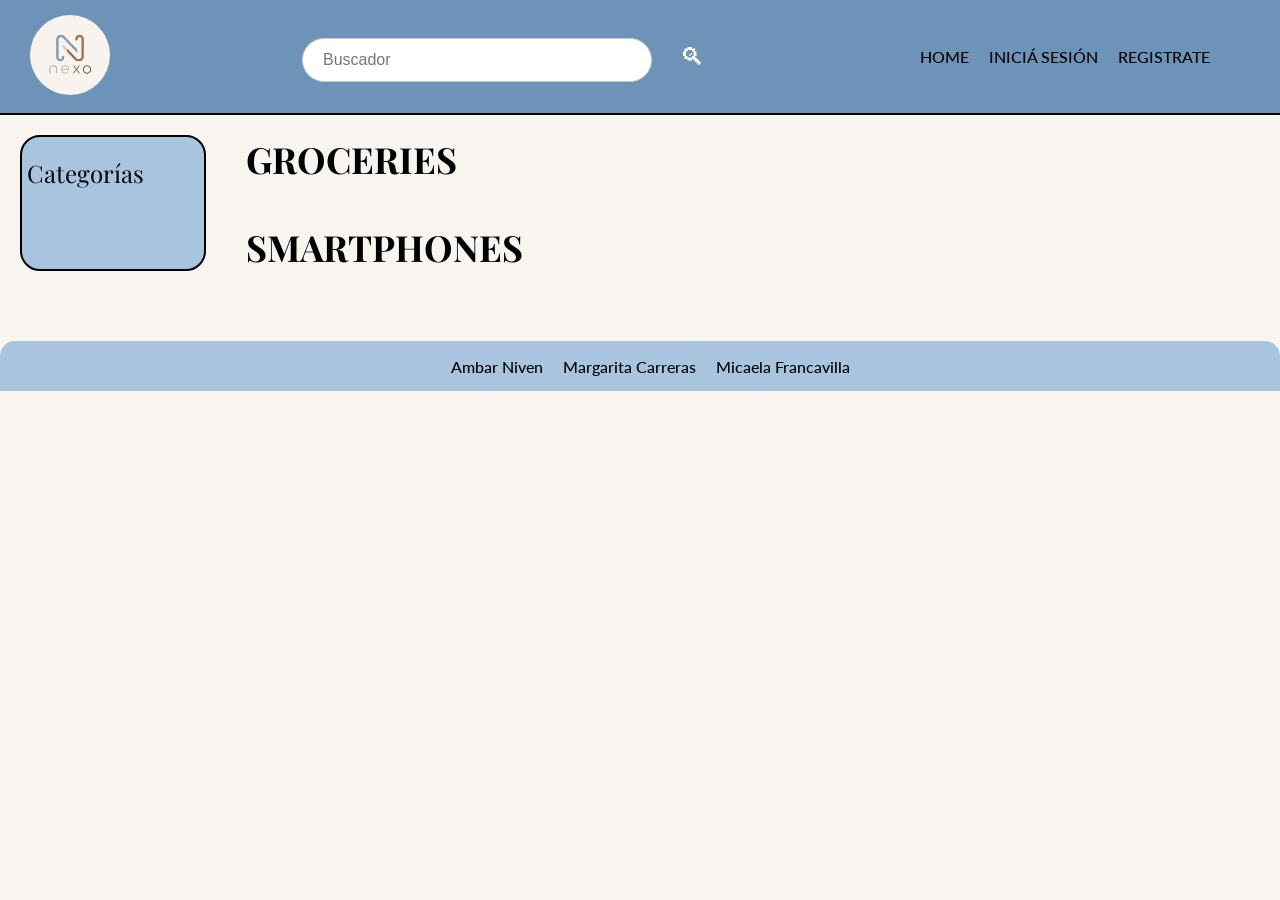
==== commit 30ef161c: "logout" ====
--- a/index.html
+++ b/index.html
@@ -65,6 +65,7 @@
     </footer>
    <script src="./js/index.js"></script>
    <script src="./js/saludo.js"></script>
+   <script src="./js/logout.js"></script>
     
 </body>
 </html>
--- a/css/style.css
+++ b/css/style.css
@@ -224,7 +224,7 @@
     width: 700px;
     display: flex;
     justify-content: center;
-    margin-left: 200px;
+    margin-left: 0px;
 }
 .buscador input {
     width: 350px;
